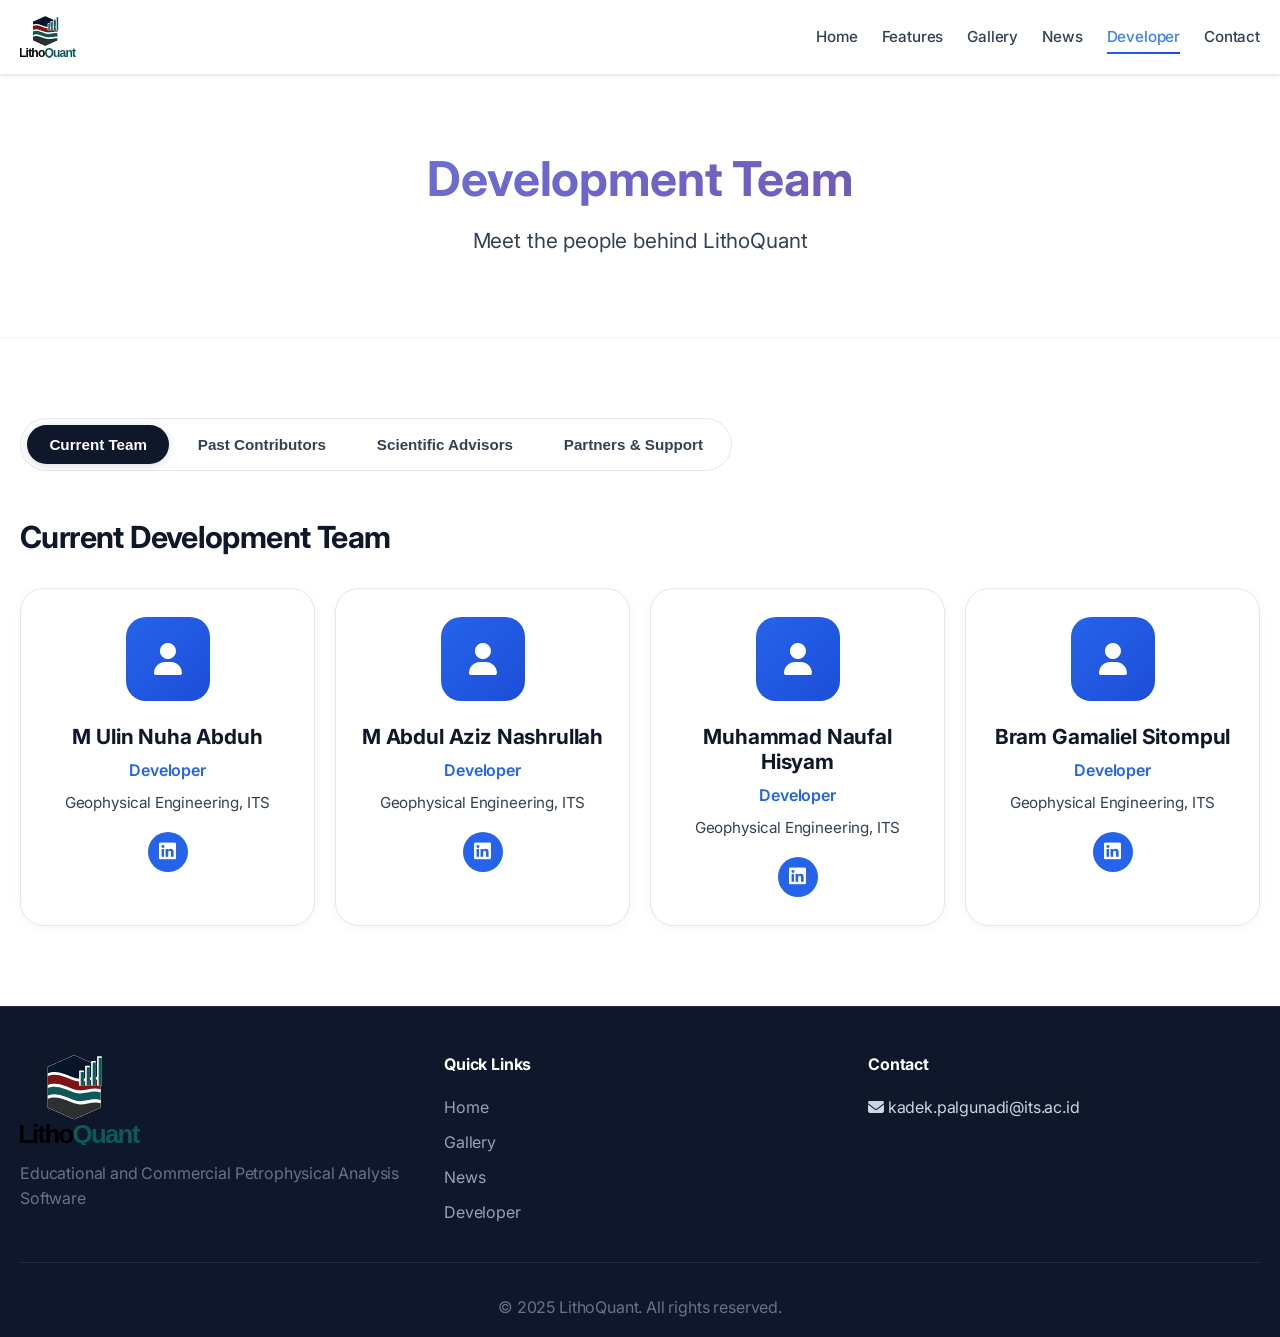
==== developer.html @ 497251ee "fixing the UI and image" ====
<!DOCTYPE html>
<html lang="en">
  <head>
    <meta charset="UTF-8" />
    <meta name="viewport" content="width=device-width, initial-scale=1.0" />
    <meta
      name="description"
      content="LithoQuant Developer Team - Current Team, Past Contributors, Scientific Advisors, Partners"
    />
    <title>Developer - LithoQuant</title>
    <link rel="icon" type="image/svg+xml" href="assets/images/branding/icons.svg" />
    <link rel="stylesheet" href="assets/css/style.css" />
    <link
      rel="stylesheet"
      href="https://cdnjs.cloudflare.com/ajax/libs/font-awesome/6.4.0/css/all.min.css"
    />
  </head>
  <body>
    <!-- Navigation -->
    <nav class="navbar" id="navbar">
      <div class="container">
        <div class="nav-wrapper">
          <div class="logo">
            <img
              src="assets/images/branding/logo.svg"
              alt="LithoQuant Logo"
              style="height: 75px; margin-right: 10px"
            />
          </div>
          <ul class="nav-menu" id="nav-menu">
            <li><a href="index.html" class="nav-link">Home</a></li>
            <li><a href="index.html#features" class="nav-link">Features</a></li>
            
            <li><a href="gallery.html" class="nav-link">Gallery</a></li>
            <li><a href="news.html" class="nav-link">News</a></li>
            <li>
              <a href="developer.html" class="nav-link active">Developer</a>
            </li>
            <li><a href="index.html#download" class="nav-link">Contact</a></li>
          </ul>
          <div class="hamburger" id="hamburger">
            <span></span>
            <span></span>
            <span></span>
          </div>
        </div>
      </div>
    </nav>

    <!-- Developer Header -->
    <section class="page-header">
      <div class="container">
        <h1>Development Team</h1>
        <p>Meet the people behind LithoQuant</p>
      </div>
    </section>

    <!-- Developer Tabs -->
    <section class="developer-section">
      <div class="container">
        <!-- Tab Navigation -->
        <div class="tab-navigation">
          <button class="tab-btn active" data-tab="current">
            Current Team
          </button>
          <button class="tab-btn" data-tab="past">Past Contributors</button>
          <button class="tab-btn" data-tab="advisors">
            Scientific Advisors
          </button>
          <button class="tab-btn" data-tab="partners">
            Partners & Support
          </button>
        </div>

        <!-- Tab Content -->
        <div class="tab-content">
          <!-- Current Team Tab -->
          <div class="tab-pane active" id="current">
            <h2>Current Development Team</h2>
            <div class="team-grid">
              <div class="team-member-card">
                <div class="member-avatar">
                  <i class="fas fa-user"></i>
                </div>
                <h3>M Ulin Nuha Abduh</h3>
                <p class="member-role">Developer</p>
                <p class="member-affiliation">Geophysical Engineering, ITS</p>
                <div class="member-contact">
                  <a
                    href="https://www.linkedin.com/in/mulinnuhaabduh/"
                    target="_blank"
                    ><i class="fab fa-linkedin"></i
                  ></a>
                </div>
              </div>

              <div class="team-member-card">
                <div class="member-avatar">
                  <i class="fas fa-user"></i>
                </div>
                <h3>M Abdul Aziz Nashrullah</h3>
                <p class="member-role">Developer</p>
                <p class="member-affiliation">Geophysical Engineering, ITS</p>
                <div class="member-contact">
                  <a
                    href="https://www.linkedin.com/in/m-abdul-aziz-nashrullah-1207171a9/"
                    target="_blank"
                    ><i class="fab fa-linkedin"></i
                  ></a>
                </div>
              </div>

              <div class="team-member-card">
                <div class="member-avatar">
                  <i class="fas fa-user"></i>
                </div>
                <h3>Muhammad Naufal Hisyam</h3>
                <p class="member-role">Developer</p>
                <p class="member-affiliation">Geophysical Engineering, ITS</p>
                <div class="member-contact">
                  <a
                    href="https://www.linkedin.com/in/muhammadnaufalhisyam/"
                    target="_blank"
                    ><i class="fab fa-linkedin"></i
                  ></a>
                </div>
              </div>

              <div class="team-member-card">
                <div class="member-avatar">
                  <i class="fas fa-user"></i>
                </div>
                <h3>Bram Gamaliel Sitompul</h3>
                <p class="member-role">Developer</p>
                <p class="member-affiliation">Geophysical Engineering, ITS</p>
                <div class="member-contact">
                  <a
                    href="https://www.linkedin.com/in/bramsitompul/"
                    target="_blank"
                    ><i class="fab fa-linkedin"></i
                  ></a>
                </div>
              </div>
            </div>
          </div>

          <!-- Past Contributors Tab -->
          <div class="tab-pane" id="past">
            <h2>Past Contributors</h2>
            <p class="tab-intro">
              We are grateful to all past contributors who helped shape
              LithoQuant.
            </p>
            <div class="team-grid">
              <div class="team-member-card">
                <div class="member-avatar">
                  <i class="fas fa-user"></i>
                </div>
                <h3>Omar Abdul Jabar</h3>
                <p class="member-role">Developer</p>
                <p class="member-affiliation">Geophysical Engineering, ITS</p>
                <p class="member-period">Sept 2024 - Mei 2025</p>
                <div class="member-contact">
                  <a
                    href="https://www.linkedin.com/in/omar-abdul-jabar-b63559249/"
                    target="_blank"
                    ><i class="fab fa-linkedin"></i
                  ></a>
                </div>
              </div>
            </div>
          </div>

          <!-- Scientific Advisors Tab -->
          <div class="tab-pane" id="advisors">
            <h2>Scientific Advisors</h2>
            <p class="tab-intro">
              Expert advisors guiding our development and research direction.
            </p>
            <div class="team-grid">
              <div class="team-member-card">
                <div class="member-avatar">
                  <i class="fas fa-user-tie"></i>
                </div>
                <h3>Kadek Hendrawan Palgunadi, S.T., M.Sc., Ph.D.</h3>
                <p class="member-role">
                  Lead Scientific Advisor & Project Manager
                </p>
                <p class="member-affiliation">Geophysical Engineering, ITS</p>
                <p class="member-expertise">Expertise: Seismologist</p>
                <div class="member-contact">
                  <a
                    href="https://www.linkedin.com/in/kadek-hendrawan-palgunadi-b920918a/"
                    target="_blank"
                    ><i class="fab fa-linkedin"></i
                  ></a>
                </div>
              </div>

              <div class="team-member-card">
                <div class="member-avatar">
                  <i class="fas fa-user-tie"></i>
                </div>
                <h3>Ir. Eki Komara, S.T., M.T.</h3>
                <p class="member-role">Scientific Advisor</p>
                <p class="member-affiliation">Geophysical Engineering, ITS</p>
                <p class="member-expertise">Expertise: Petrophysics & Well Log Analysis</p>
              </div>

              <div class="team-member-card">
                <div class="member-avatar">
                  <i class="fas fa-user-tie"></i>
                </div>
                <h3>Dr. Ir. Widya Utama, DEA., IPU., ASEAN Eng.</h3>
                <p class="member-role">Scientific Advisor</p>
                <p class="member-affiliation">Geophysical Engineering, ITS</p>
                <p class="member-expertise">Expertise: Geophysics & Engineering</p>
              </div>
            </div>
          </div>

          <!-- Partners & Support Tab -->
          <div class="tab-pane" id="partners">
            <h2>Partners & Support</h2>
            <p class="tab-intro">
              We are grateful for the support of our partners and institutions.
            </p>

            <div class="partners-grid">
              <div class="partner-card">
                <div class="partner-logo-rectangle">
                  <img src="assets/images/partners/tecrube.png" alt="Tecrube Foundation" />
                </div>
                <h3>Tecrube Foundation</h3>
                <p>Supporting Partner</p>
                <p class="partner-description">
                  Tecrube Foundation supports LithoQuant development by
                  providing resources, guidance, and infrastructure to advance
                  petrophysical analysis tools for education and research.
                </p>
              </div>
            </div>

            <div class="support-acknowledgment">
              <h3>Acknowledgments</h3>
              <p>
                LithoQuant is developed with support from Institut Teknologi
                Sepuluh Nopember through the Geophysical Engineering program. We
                thank all our partners, advisors, and contributors for their
                valuable support and guidance.
              </p>
            </div>
          </div>
        </div>
      </div>
    </section>

    <!-- Footer -->
    <footer class="footer">
      <div class="container">
        <div class="footer-content">
          <div class="footer-section">
            <h3>
              <img
                src="assets/images/branding/logo.svg"
                alt="LithoQuant Logo"
                style="height: 90px; vertical-align: middle; margin-right: 8px"
              />
            </h3>
            <p>Educational and Commercial Petrophysical Analysis Software</p>
          </div>
          <div class="footer-section">
            <h4>Quick Links</h4>
            <ul>
              <li><a href="index.html">Home</a></li>
              <li><a href="gallery.html">Gallery</a></li>
              <li><a href="news.html">News</a></li>
              <li><a href="developer.html">Developer</a></li>
            </ul>
          </div>
          <div class="footer-section">
            <h4>Contact</h4>
            <ul>
              <li><i class="fas fa-envelope"></i> kadek.palgunadi@its.ac.id</li>
            </ul>
          </div>
        </div>
        <div class="footer-bottom">
          <p>&copy; 2025 LithoQuant. All rights reserved.</p>
        </div>
      </div>
    </footer>

    <script src="assets/js/script.js"></script>
    <script src="assets/js/tabs.js"></script>
  </body>
</html>
---- assets/css/style.css ----
/* LithoQuant Main Stylesheet - Modular Imports */
/* Auto-generated from original style.css - edit modules instead */
/* Original order preserved to maintain cascade */

@import url("base/variables.css");
@import url("base/typography.css");
@import url("layout/navbar.css");
@import url("layout/hero.css");
@import url("components/section-header.css");
@import url("sections/features.css");
@import url("sections/capabilities.css");
@import url("sections/screenshots.css");
@import url("sections/download.css");
@import url("sections/about.css");
@import url("layout/footer.css");
@import url("base/responsive.css");
@import url("pages/page-header.css");
@import url("pages/gallery.css");
@import url("pages/news.css");
@import url("pages/developer.css");
@import url("components/bento.css");

/* Legacy original backed up as style.css.bak */
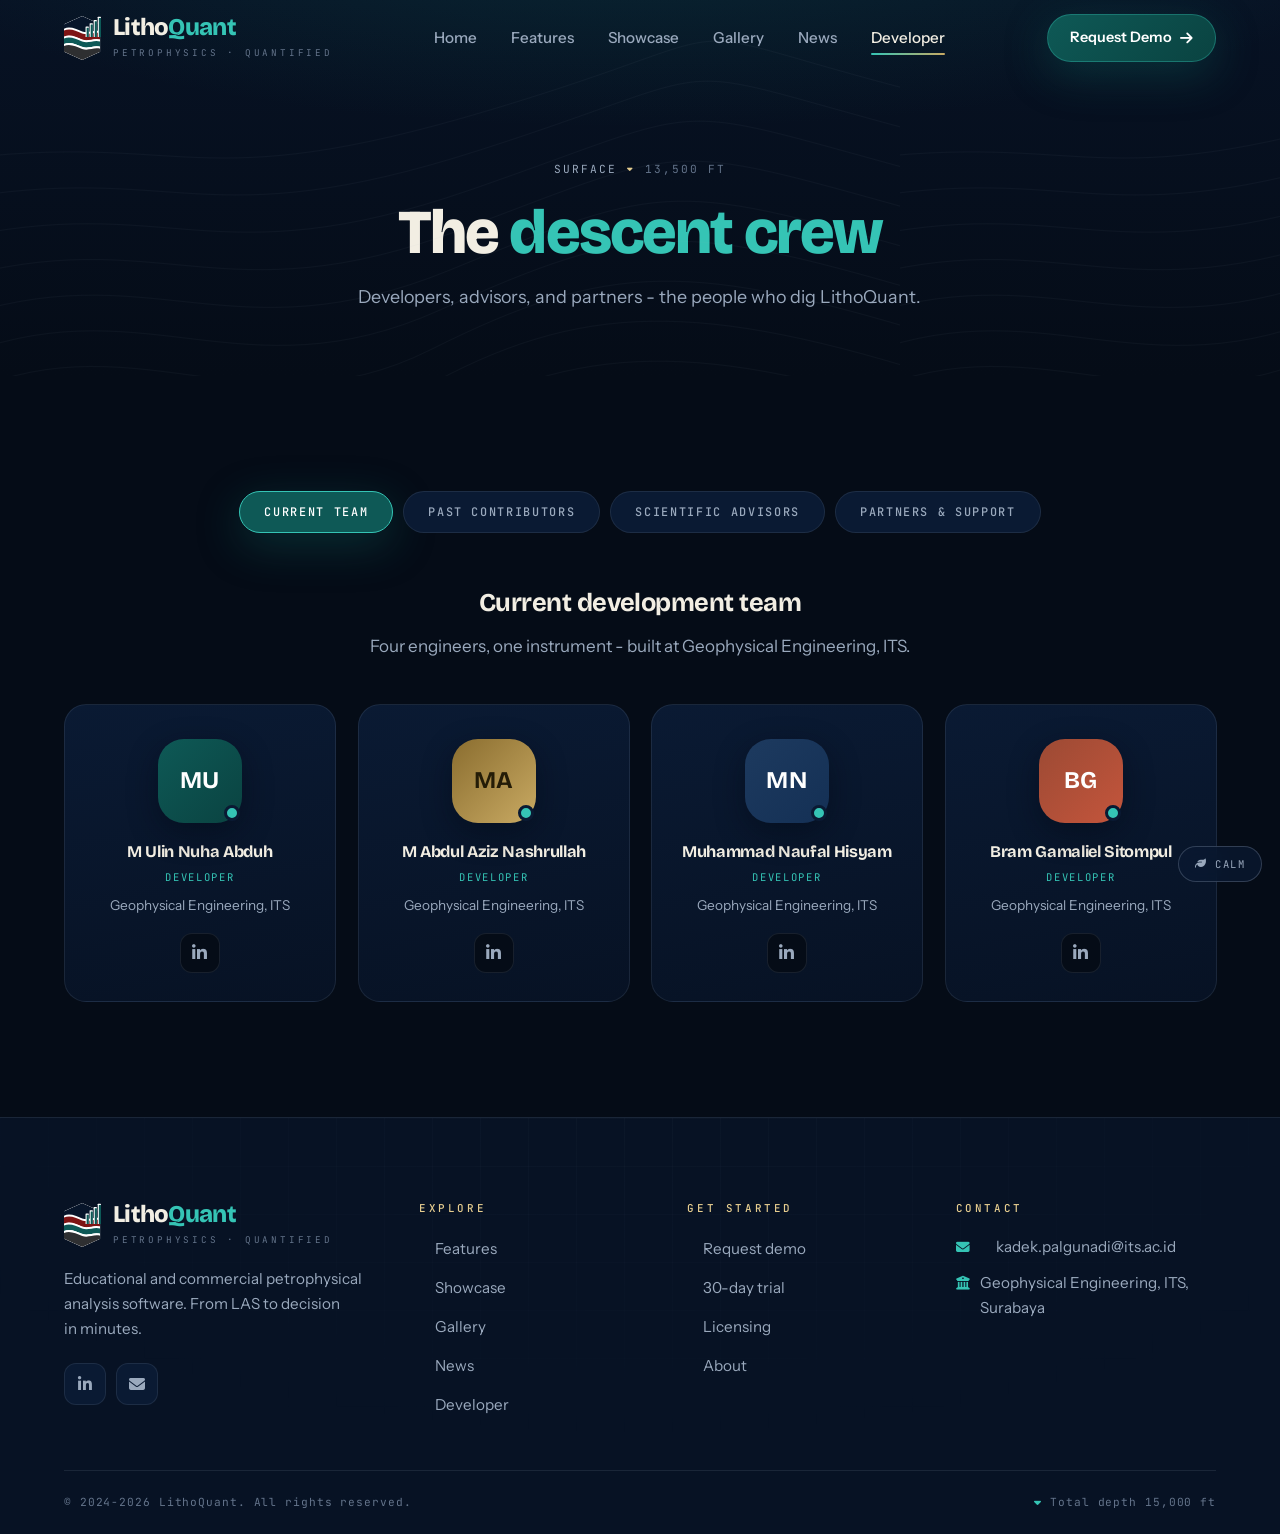
==== commit b5e1cae0: "Fix User Interface" ====
--- a/developer.html
+++ b/developer.html
@@ -3,295 +3,304 @@
   <head>
     <meta charset="UTF-8" />
     <meta name="viewport" content="width=device-width, initial-scale=1.0" />
-    <meta
-      name="description"
-      content="LithoQuant Developer Team - Current Team, Past Contributors, Scientific Advisors, Partners"
-    />
+    <meta name="description" content="The people behind LithoQuant - current team, past contributors, scientific advisors, and partners." />
+    <meta name="theme-color" content="#050c17" />
     <title>Developer - LithoQuant</title>
     <link rel="icon" type="image/svg+xml" href="assets/images/branding/icons.svg" />
-    <link rel="stylesheet" href="assets/css/style.css" />
+    <link rel="preconnect" href="https://fonts.googleapis.com" />
+    <link rel="preconnect" href="https://fonts.gstatic.com" crossorigin />
+    <link
+      rel="stylesheet"
+      href="https://fonts.googleapis.com/css2?family=Bricolage+Grotesque:opsz,wght@12..96,400..800&family=Instrument+Sans:wght@400;500;600;700&family=JetBrains+Mono:wght@400;500;700&display=swap"
+    />
     <link
       rel="stylesheet"
       href="https://cdnjs.cloudflare.com/ajax/libs/font-awesome/6.4.0/css/all.min.css"
     />
+    <link rel="stylesheet" href="assets/css/style.css?v=20260826" />
   </head>
   <body>
-    <!-- Navigation -->
-    <nav class="navbar" id="navbar">
+    <a class="skip-link" href="#main">Skip to content</a>
+
+    <nav class="navbar" id="navbar" aria-label="Main navigation">
       <div class="container">
         <div class="nav-wrapper">
-          <div class="logo">
-            <img
-              src="assets/images/branding/logo.svg"
-              alt="LithoQuant Logo"
-              style="height: 75px; margin-right: 10px"
-            />
-          </div>
+          <a class="logo" href="index.html" aria-label="LithoQuant home">
+            <img class="logo-badge" src="assets/images/branding/icons.svg" alt="" />
+            <span>
+              <span class="logo-word">Litho<b>Quant</b></span>
+              <span class="logo-tag">Petrophysics · Quantified</span>
+            </span>
+          </a>
           <ul class="nav-menu" id="nav-menu">
             <li><a href="index.html" class="nav-link">Home</a></li>
             <li><a href="index.html#features" class="nav-link">Features</a></li>
-            
+            <li><a href="index.html#showcase" class="nav-link">Showcase</a></li>
             <li><a href="gallery.html" class="nav-link">Gallery</a></li>
             <li><a href="news.html" class="nav-link">News</a></li>
-            <li>
-              <a href="developer.html" class="nav-link active">Developer</a>
-            </li>
-            <li><a href="index.html#download" class="nav-link">Contact</a></li>
+            <li><a href="developer.html" class="nav-link active">Developer</a></li>
           </ul>
-          <div class="hamburger" id="hamburger">
-            <span></span>
-            <span></span>
-            <span></span>
-          </div>
+          <a href="index.html#download" class="navbar-cta">Request Demo <i class="fas fa-arrow-right"></i></a>
+          <button class="hamburger" id="hamburger" aria-label="Toggle menu" aria-expanded="false" aria-controls="nav-menu">
+            <span></span><span></span><span></span>
+          </button>
         </div>
       </div>
     </nav>
 
-    <!-- Developer Header -->
-    <section class="page-header">
-      <div class="container">
-        <h1>Development Team</h1>
-        <p>Meet the people behind LithoQuant</p>
-      </div>
-    </section>
-
-    <!-- Developer Tabs -->
-    <section class="developer-section">
-      <div class="container">
-        <!-- Tab Navigation -->
-        <div class="tab-navigation">
-          <button class="tab-btn active" data-tab="current">
-            Current Team
-          </button>
-          <button class="tab-btn" data-tab="past">Past Contributors</button>
-          <button class="tab-btn" data-tab="advisors">
-            Scientific Advisors
-          </button>
-          <button class="tab-btn" data-tab="partners">
-            Partners & Support
-          </button>
-        </div>
-
-        <!-- Tab Content -->
-        <div class="tab-content">
-          <!-- Current Team Tab -->
+    <main id="main">
+      <section class="page-header">
+        <div class="bg-contours" aria-hidden="true"></div>
+        <div class="container">
+          <span class="page-crumb">
+            <a href="index.html">Surface</a>
+            <i class="fas fa-caret-down"></i>
+            <span>13,500 ft</span>
+          </span>
+          <h1>The <span style="color: var(--teal-bright)">descent crew</span></h1>
+          <p>Developers, advisors, and partners - the people who dig LithoQuant.</p>
+        </div>
+      </section>
+
+      <section>
+        <div class="container">
+          <div class="tab-navigation" role="tablist" aria-label="Team groups">
+            <button class="tab-btn active" data-tab="current">Current Team</button>
+            <button class="tab-btn" data-tab="past">Past Contributors</button>
+            <button class="tab-btn" data-tab="advisors">Scientific Advisors</button>
+            <button class="tab-btn" data-tab="partners">Partners &amp; Support</button>
+          </div>
+
+          <!-- Current team -->
           <div class="tab-pane active" id="current">
-            <h2>Current Development Team</h2>
+            <h2 class="pane-title">Current development team</h2>
+            <p class="tab-intro">Four engineers, one instrument - built at Geophysical Engineering, ITS.</p>
             <div class="team-grid">
-              <div class="team-member-card">
-                <div class="member-avatar">
-                  <i class="fas fa-user"></i>
+              <article class="member-card reveal">
+                <div class="member-avatar">
+                  <span class="avatar av-1">MU</span>
+                  <span class="member-status" title="Active"></span>
                 </div>
                 <h3>M Ulin Nuha Abduh</h3>
                 <p class="member-role">Developer</p>
                 <p class="member-affiliation">Geophysical Engineering, ITS</p>
                 <div class="member-contact">
-                  <a
-                    href="https://www.linkedin.com/in/mulinnuhaabduh/"
-                    target="_blank"
-                    ><i class="fab fa-linkedin"></i
-                  ></a>
-                </div>
-              </div>
-
-              <div class="team-member-card">
-                <div class="member-avatar">
-                  <i class="fas fa-user"></i>
+                  <a href="https://www.linkedin.com/in/mulinnuhaabduh/" target="_blank" rel="noopener" aria-label="LinkedIn - M Ulin Nuha Abduh">
+                    <i class="fab fa-linkedin-in"></i>
+                  </a>
+                </div>
+              </article>
+
+              <article class="member-card reveal" style="--d: 0.08s">
+                <div class="member-avatar">
+                  <span class="avatar av-2">MA</span>
+                  <span class="member-status" title="Active"></span>
                 </div>
                 <h3>M Abdul Aziz Nashrullah</h3>
                 <p class="member-role">Developer</p>
                 <p class="member-affiliation">Geophysical Engineering, ITS</p>
                 <div class="member-contact">
-                  <a
-                    href="https://www.linkedin.com/in/m-abdul-aziz-nashrullah-1207171a9/"
-                    target="_blank"
-                    ><i class="fab fa-linkedin"></i
-                  ></a>
-                </div>
-              </div>
-
-              <div class="team-member-card">
-                <div class="member-avatar">
-                  <i class="fas fa-user"></i>
+                  <a href="https://www.linkedin.com/in/m-abdul-aziz-nashrullah-1207171a9/" target="_blank" rel="noopener" aria-label="LinkedIn - M Abdul Aziz Nashrullah">
+                    <i class="fab fa-linkedin-in"></i>
+                  </a>
+                </div>
+              </article>
+
+              <article class="member-card reveal" style="--d: 0.16s">
+                <div class="member-avatar">
+                  <span class="avatar av-3">MN</span>
+                  <span class="member-status" title="Active"></span>
                 </div>
                 <h3>Muhammad Naufal Hisyam</h3>
                 <p class="member-role">Developer</p>
                 <p class="member-affiliation">Geophysical Engineering, ITS</p>
                 <div class="member-contact">
-                  <a
-                    href="https://www.linkedin.com/in/muhammadnaufalhisyam/"
-                    target="_blank"
-                    ><i class="fab fa-linkedin"></i
-                  ></a>
-                </div>
-              </div>
-
-              <div class="team-member-card">
-                <div class="member-avatar">
-                  <i class="fas fa-user"></i>
+                  <a href="https://www.linkedin.com/in/muhammadnaufalhisyam/" target="_blank" rel="noopener" aria-label="LinkedIn - Muhammad Naufal Hisyam">
+                    <i class="fab fa-linkedin-in"></i>
+                  </a>
+                </div>
+              </article>
+
+              <article class="member-card reveal" style="--d: 0.24s">
+                <div class="member-avatar">
+                  <span class="avatar av-4">BG</span>
+                  <span class="member-status" title="Active"></span>
                 </div>
                 <h3>Bram Gamaliel Sitompul</h3>
                 <p class="member-role">Developer</p>
                 <p class="member-affiliation">Geophysical Engineering, ITS</p>
                 <div class="member-contact">
-                  <a
-                    href="https://www.linkedin.com/in/bramsitompul/"
-                    target="_blank"
-                    ><i class="fab fa-linkedin"></i
-                  ></a>
-                </div>
-              </div>
-            </div>
-          </div>
-
-          <!-- Past Contributors Tab -->
+                  <a href="https://www.linkedin.com/in/bramsitompul/" target="_blank" rel="noopener" aria-label="LinkedIn - Bram Gamaliel Sitompul">
+                    <i class="fab fa-linkedin-in"></i>
+                  </a>
+                </div>
+              </article>
+            </div>
+          </div>
+
+          <!-- Past contributors -->
           <div class="tab-pane" id="past">
-            <h2>Past Contributors</h2>
-            <p class="tab-intro">
-              We are grateful to all past contributors who helped shape
-              LithoQuant.
-            </p>
+            <h2 class="pane-title">Past contributors</h2>
+            <p class="tab-intro">We are grateful to everyone who helped shape LithoQuant along the way.</p>
             <div class="team-grid">
-              <div class="team-member-card">
-                <div class="member-avatar">
-                  <i class="fas fa-user"></i>
+              <article class="member-card">
+                <div class="member-avatar">
+                  <span class="avatar av-5">OJ</span>
+                  <span class="member-status past" title="Past contributor"></span>
                 </div>
                 <h3>Omar Abdul Jabar</h3>
                 <p class="member-role">Developer</p>
                 <p class="member-affiliation">Geophysical Engineering, ITS</p>
-                <p class="member-period">Sept 2024 - Mei 2025</p>
-                <div class="member-contact">
-                  <a
-                    href="https://www.linkedin.com/in/omar-abdul-jabar-b63559249/"
-                    target="_blank"
-                    ><i class="fab fa-linkedin"></i
-                  ></a>
-                </div>
-              </div>
-            </div>
-          </div>
-
-          <!-- Scientific Advisors Tab -->
+                <p class="member-period">Sept 2024 - May 2025</p>
+                <div class="member-contact">
+                  <a href="https://www.linkedin.com/in/omar-abdul-jabar-b63559249/" target="_blank" rel="noopener" aria-label="LinkedIn - Omar Abdul Jabar">
+                    <i class="fab fa-linkedin-in"></i>
+                  </a>
+                </div>
+              </article>
+            </div>
+          </div>
+
+          <!-- Advisors -->
           <div class="tab-pane" id="advisors">
-            <h2>Scientific Advisors</h2>
-            <p class="tab-intro">
-              Expert advisors guiding our development and research direction.
-            </p>
+            <h2 class="pane-title">Scientific advisors</h2>
+            <p class="tab-intro">Experts guiding development and research direction.</p>
             <div class="team-grid">
-              <div class="team-member-card">
-                <div class="member-avatar">
-                  <i class="fas fa-user-tie"></i>
+              <article class="member-card">
+                <div class="member-avatar">
+                  <span class="avatar av-2">KP</span>
+                  <span class="member-status advisor" title="Advisor"></span>
                 </div>
                 <h3>Kadek Hendrawan Palgunadi, S.T., M.Sc., Ph.D.</h3>
-                <p class="member-role">
-                  Lead Scientific Advisor & Project Manager
-                </p>
+                <p class="member-role">Lead Advisor &amp; Project Manager</p>
                 <p class="member-affiliation">Geophysical Engineering, ITS</p>
                 <p class="member-expertise">Expertise: Seismologist</p>
                 <div class="member-contact">
-                  <a
-                    href="https://www.linkedin.com/in/kadek-hendrawan-palgunadi-b920918a/"
-                    target="_blank"
-                    ><i class="fab fa-linkedin"></i
-                  ></a>
-                </div>
-              </div>
-
-              <div class="team-member-card">
-                <div class="member-avatar">
-                  <i class="fas fa-user-tie"></i>
+                  <a href="https://www.linkedin.com/in/kadek-hendrawan-palgunadi-b920918a/" target="_blank" rel="noopener" aria-label="LinkedIn - Kadek Hendrawan Palgunadi">
+                    <i class="fab fa-linkedin-in"></i>
+                  </a>
+                </div>
+              </article>
+
+              <article class="member-card">
+                <div class="member-avatar">
+                  <span class="avatar av-1">EK</span>
+                  <span class="member-status advisor" title="Advisor"></span>
                 </div>
                 <h3>Ir. Eki Komara, S.T., M.T.</h3>
                 <p class="member-role">Scientific Advisor</p>
                 <p class="member-affiliation">Geophysical Engineering, ITS</p>
-                <p class="member-expertise">Expertise: Petrophysics & Well Log Analysis</p>
-              </div>
-
-              <div class="team-member-card">
-                <div class="member-avatar">
-                  <i class="fas fa-user-tie"></i>
+                <p class="member-expertise">Expertise: Petrophysics &amp; Well Log Analysis</p>
+              </article>
+
+              <article class="member-card">
+                <div class="member-avatar">
+                  <span class="avatar av-3">WU</span>
+                  <span class="member-status advisor" title="Advisor"></span>
                 </div>
                 <h3>Dr. Ir. Widya Utama, DEA., IPU., ASEAN Eng.</h3>
                 <p class="member-role">Scientific Advisor</p>
                 <p class="member-affiliation">Geophysical Engineering, ITS</p>
-                <p class="member-expertise">Expertise: Geophysics & Engineering</p>
-              </div>
-            </div>
-          </div>
-
-          <!-- Partners & Support Tab -->
+                <p class="member-expertise">Expertise: Geophysics &amp; Engineering</p>
+              </article>
+            </div>
+          </div>
+
+          <!-- Partners -->
           <div class="tab-pane" id="partners">
-            <h2>Partners & Support</h2>
-            <p class="tab-intro">
-              We are grateful for the support of our partners and institutions.
-            </p>
-
+            <h2 class="pane-title">Partners &amp; support</h2>
+            <p class="tab-intro">LithoQuant is built with the help of institutions that believe in better tools.</p>
             <div class="partners-grid">
-              <div class="partner-card">
-                <div class="partner-logo-rectangle">
-                  <img src="assets/images/partners/tecrube.png" alt="Tecrube Foundation" />
+              <article class="partner-card">
+                <div class="partner-logo">
+                  <img src="assets/images/partners/tecrube.png" alt="Tecrube Foundation logo" loading="lazy" />
                 </div>
                 <h3>Tecrube Foundation</h3>
-                <p>Supporting Partner</p>
-                <p class="partner-description">
-                  Tecrube Foundation supports LithoQuant development by
-                  providing resources, guidance, and infrastructure to advance
-                  petrophysical analysis tools for education and research.
+                <p class="partner-role">Supporting Partner</p>
+                <p>
+                  Tecrube Foundation supports LithoQuant development by providing resources,
+                  guidance, and infrastructure to advance petrophysical analysis tools for
+                  education and research.
                 </p>
-              </div>
-            </div>
-
-            <div class="support-acknowledgment">
-              <h3>Acknowledgments</h3>
+              </article>
+            </div>
+            <div class="acknowledge">
               <p>
-                LithoQuant is developed with support from Institut Teknologi
-                Sepuluh Nopember through the Geophysical Engineering program. We
-                thank all our partners, advisors, and contributors for their
-                valuable support and guidance.
+                <i class="fas fa-hands-holding-circle"></i>
+                LithoQuant is developed with support from Institut Teknologi Sepuluh Nopember
+                through the Geophysical Engineering program. We thank all partners, advisors,
+                and contributors for their valuable support and guidance.
               </p>
             </div>
           </div>
         </div>
-      </div>
-    </section>
-
-    <!-- Footer -->
+      </section>
+    </main>
+
     <footer class="footer">
       <div class="container">
         <div class="footer-content">
+          <div class="footer-brand">
+            <a class="logo" href="index.html" aria-label="LithoQuant home">
+              <img class="logo-badge" src="assets/images/branding/icons.svg" alt="" />
+              <span>
+                <span class="logo-word">Litho<b>Quant</b></span>
+                <span class="logo-tag">Petrophysics · Quantified</span>
+              </span>
+            </a>
+            <p>Educational and commercial petrophysical analysis software. From LAS to decision in minutes.</p>
+            <div class="social-links">
+              <a href="#" target="_blank" rel="noopener" aria-label="LinkedIn"><i class="fab fa-linkedin-in"></i></a>
+              <a href="mailto:kadek.palgunadi@its.ac.id" aria-label="Email"><i class="fas fa-envelope"></i></a>
+            </div>
+          </div>
           <div class="footer-section">
-            <h3>
-              <img
-                src="assets/images/branding/logo.svg"
-                alt="LithoQuant Logo"
-                style="height: 90px; vertical-align: middle; margin-right: 8px"
-              />
-            </h3>
-            <p>Educational and Commercial Petrophysical Analysis Software</p>
-          </div>
-          <div class="footer-section">
-            <h4>Quick Links</h4>
+            <h4>Explore</h4>
             <ul>
-              <li><a href="index.html">Home</a></li>
+              <li><a href="index.html#features">Features</a></li>
+              <li><a href="index.html#showcase">Showcase</a></li>
               <li><a href="gallery.html">Gallery</a></li>
               <li><a href="news.html">News</a></li>
               <li><a href="developer.html">Developer</a></li>
             </ul>
           </div>
           <div class="footer-section">
+            <h4>Get started</h4>
+            <ul>
+              <li><a href="mailto:kadek.palgunadi@its.ac.id?subject=Request Demo LithoQuant">Request demo</a></li>
+              <li><a href="mailto:kadek.palgunadi@its.ac.id?subject=Request Trial LithoQuant">30-day trial</a></li>
+              <li><a href="index.html#licensing">Licensing</a></li>
+              <li><a href="index.html#about">About</a></li>
+            </ul>
+          </div>
+          <div class="footer-section">
             <h4>Contact</h4>
-            <ul>
-              <li><i class="fas fa-envelope"></i> kadek.palgunadi@its.ac.id</li>
+            <ul class="footer-contact">
+              <li>
+                <i class="fas fa-envelope"></i>
+                <a href="mailto:kadek.palgunadi@its.ac.id">kadek.palgunadi@its.ac.id</a>
+              </li>
+              <li>
+                <i class="fas fa-university"></i>
+                <span>Geophysical Engineering, ITS, Surabaya</span>
+              </li>
             </ul>
           </div>
         </div>
         <div class="footer-bottom">
-          <p>&copy; 2025 LithoQuant. All rights reserved.</p>
+          <p>&copy; 2024-2026 LithoQuant. All rights reserved.</p>
+          <span class="fb-depth"><i class="fas fa-caret-down"></i> Total depth 15,000 ft</span>
         </div>
       </div>
     </footer>
 
-    <script src="assets/js/script.js"></script>
-    <script src="assets/js/tabs.js"></script>
+    <button id="back-to-top" class="back-to-top" aria-label="Back to top"><i class="fas fa-arrow-up"></i></button>
+    <div class="comfort-bar">
+      <button id="comfort-toggle" class="comfort-btn" aria-pressed="false" title="Reduce motion">
+        <i class="fas fa-leaf"></i> <span>Calm</span>
+      </button>
+    </div>
+
+    <script src="assets/js/script.js?v=20260826"></script>
   </body>
 </html>
--- a/assets/css/style.css
+++ b/assets/css/style.css
@@ -1,23 +1,15 @@
-/* LithoQuant Main Stylesheet - Modular Imports */
-/* Auto-generated from original style.css - edit modules instead */
-/* Original order preserved to maintain cascade */
+/* ============================================================
+   LithoQuant - Main Stylesheet
+   Theme: "The Descent" - scrolling the page is descending a
+   wellbore. Stratigraphic dividers, depth rail, log-grid
+   ambience. Palette from the brand mark.
+   Edit modules instead of this file.
+   ============================================================ */
 
 @import url("base/variables.css");
-@import url("base/typography.css");
-@import url("layout/navbar.css");
+@import url("base/base.css");
+@import url("components/navbar.css");
+@import url("components/footer.css");
 @import url("layout/hero.css");
-@import url("components/section-header.css");
-@import url("sections/features.css");
-@import url("sections/capabilities.css");
-@import url("sections/screenshots.css");
-@import url("sections/download.css");
-@import url("sections/about.css");
-@import url("layout/footer.css");
-@import url("base/responsive.css");
-@import url("pages/page-header.css");
-@import url("pages/gallery.css");
-@import url("pages/news.css");
-@import url("pages/developer.css");
-@import url("components/bento.css");
-
-/* Legacy original backed up as style.css.bak */
+@import url("layout/sections.css");
+@import url("pages/pages.css");
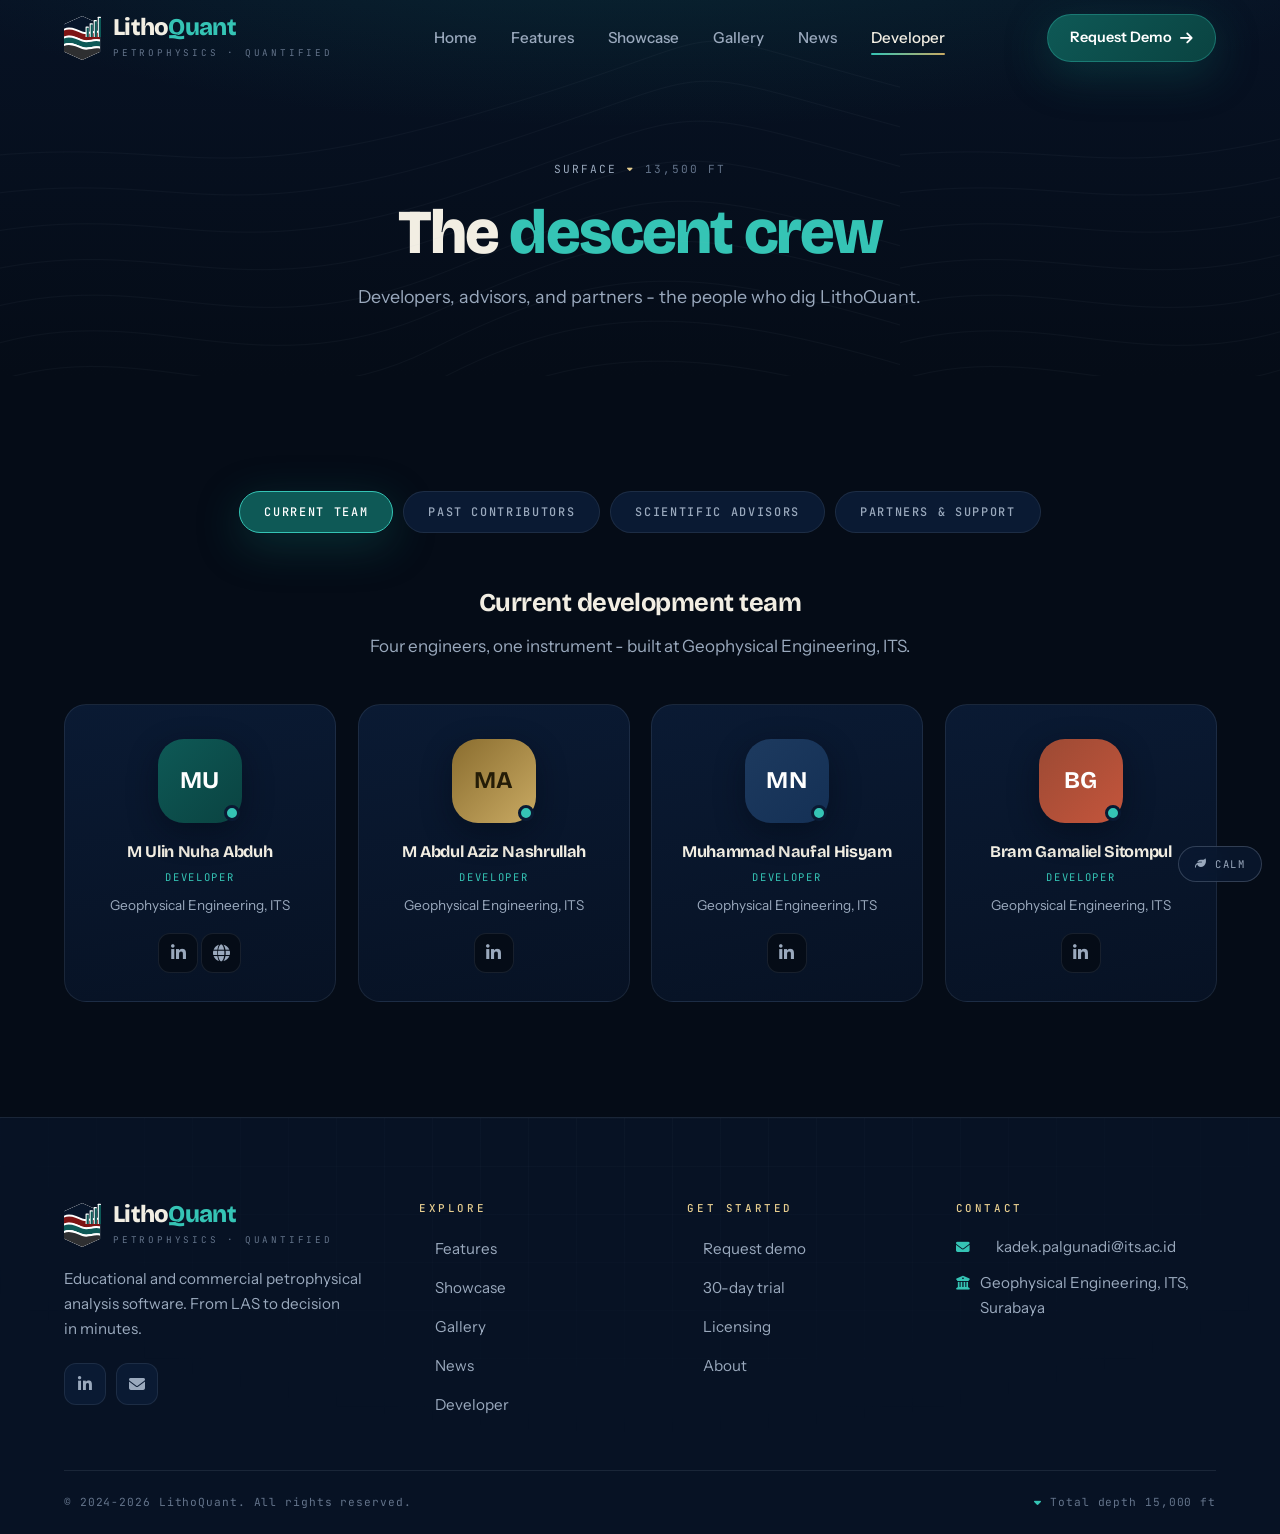
==== commit 5c03884d: "add web-ulin" ====
--- a/developer.html
+++ b/developer.html
@@ -17,7 +17,7 @@
       rel="stylesheet"
       href="https://cdnjs.cloudflare.com/ajax/libs/font-awesome/6.4.0/css/all.min.css"
     />
-    <link rel="stylesheet" href="assets/css/style.css?v=20260826" />
+    <link rel="stylesheet" href="assets/css/style.css?v=20260826b" />
   </head>
   <body>
     <a class="skip-link" href="#main">Skip to content</a>
@@ -88,6 +88,9 @@
                   <a href="https://www.linkedin.com/in/mulinnuhaabduh/" target="_blank" rel="noopener" aria-label="LinkedIn - M Ulin Nuha Abduh">
                     <i class="fab fa-linkedin-in"></i>
                   </a>
+                  <a href="https://mulinuhaabduh.vercel.app/" target="_blank" rel="noopener" aria-label="Website - M Ulin Nuha Abduh">
+                    <i class="fas fa-globe"></i>
+                  </a>
                 </div>
               </article>
 
@@ -301,6 +304,6 @@
       </button>
     </div>
 
-    <script src="assets/js/script.js?v=20260826"></script>
+    <script src="assets/js/script.js?v=20260826b"></script>
   </body>
 </html>
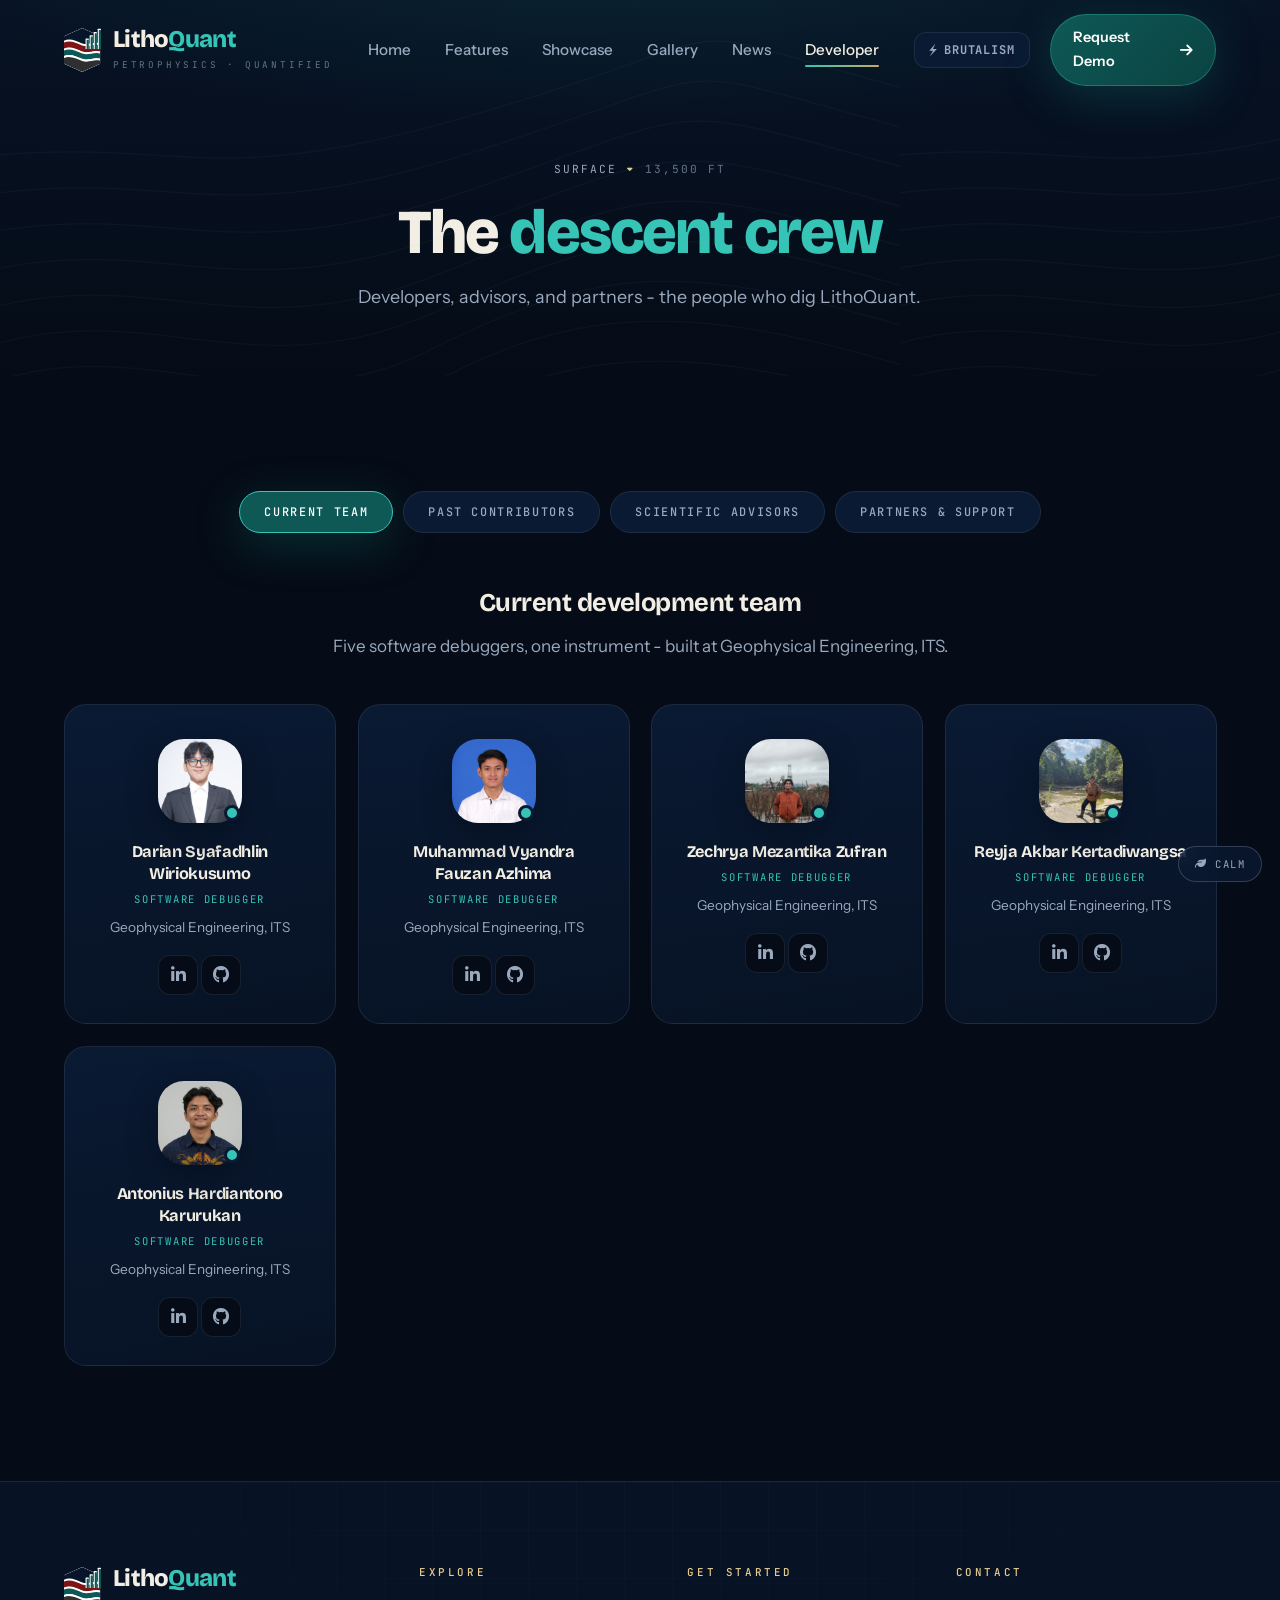
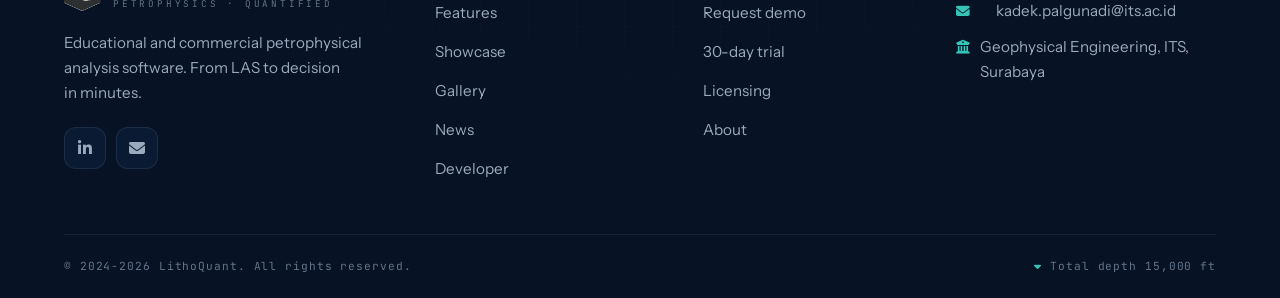
==== commit 045660f9: "add developer and style brutalism" ====
--- a/developer.html
+++ b/developer.html
@@ -40,6 +40,9 @@
             <li><a href="news.html" class="nav-link">News</a></li>
             <li><a href="developer.html" class="nav-link active">Developer</a></li>
           </ul>
+          <button type="button" class="theme-toggle-btn" aria-label="Toggle Theme">
+            <span class="toggle-icon">⚡</span> <span class="toggle-text">Brutalism</span>
+          </button>
           <a href="index.html#download" class="navbar-cta">Request Demo <i class="fas fa-arrow-right"></i></a>
           <button class="hamburger" id="hamburger" aria-label="Toggle menu" aria-expanded="false" aria-controls="nav-menu">
             <span></span><span></span><span></span>
@@ -74,67 +77,94 @@
           <!-- Current team -->
           <div class="tab-pane active" id="current">
             <h2 class="pane-title">Current development team</h2>
-            <p class="tab-intro">Four engineers, one instrument - built at Geophysical Engineering, ITS.</p>
+            <p class="tab-intro">Five software debuggers, one instrument - built at Geophysical Engineering, ITS.</p>
             <div class="team-grid">
               <article class="member-card reveal">
                 <div class="member-avatar">
-                  <span class="avatar av-1">MU</span>
+                  <img class="avatar" src="assets/images/team/Darian.jpeg" alt="Darian Syafadhlin Wiriokusumo" loading="lazy" />
                   <span class="member-status" title="Active"></span>
                 </div>
-                <h3>M Ulin Nuha Abduh</h3>
-                <p class="member-role">Developer</p>
-                <p class="member-affiliation">Geophysical Engineering, ITS</p>
-                <div class="member-contact">
-                  <a href="https://www.linkedin.com/in/mulinnuhaabduh/" target="_blank" rel="noopener" aria-label="LinkedIn - M Ulin Nuha Abduh">
-                    <i class="fab fa-linkedin-in"></i>
-                  </a>
-                  <a href="https://mulinuhaabduh.vercel.app/" target="_blank" rel="noopener" aria-label="Website - M Ulin Nuha Abduh">
-                    <i class="fas fa-globe"></i>
+                <h3>Darian Syafadhlin Wiriokusumo</h3>
+                <p class="member-role">Software Debugger</p>
+                <p class="member-affiliation">Geophysical Engineering, ITS</p>
+                <div class="member-contact">
+                  <a href="https://www.linkedin.com/in/dariansyafw" target="_blank" rel="noopener" aria-label="LinkedIn - Darian Syafadhlin Wiriokusumo">
+                    <i class="fab fa-linkedin-in"></i>
+                  </a>
+                  <a href="https://github.com/dariansyafw" target="_blank" rel="noopener" aria-label="GitHub - Darian Syafadhlin Wiriokusumo">
+                    <i class="fab fa-github"></i>
                   </a>
                 </div>
               </article>
 
               <article class="member-card reveal" style="--d: 0.08s">
                 <div class="member-avatar">
-                  <span class="avatar av-2">MA</span>
+                  <img class="avatar" src="assets/images/team/Fauzan.jpeg" alt="Muhammad Vyandra Fauzan Azhima" loading="lazy" />
                   <span class="member-status" title="Active"></span>
                 </div>
-                <h3>M Abdul Aziz Nashrullah</h3>
-                <p class="member-role">Developer</p>
-                <p class="member-affiliation">Geophysical Engineering, ITS</p>
-                <div class="member-contact">
-                  <a href="https://www.linkedin.com/in/m-abdul-aziz-nashrullah-1207171a9/" target="_blank" rel="noopener" aria-label="LinkedIn - M Abdul Aziz Nashrullah">
-                    <i class="fab fa-linkedin-in"></i>
+                <h3>Muhammad Vyandra Fauzan Azhima</h3>
+                <p class="member-role">Software Debugger</p>
+                <p class="member-affiliation">Geophysical Engineering, ITS</p>
+                <div class="member-contact">
+                  <a href="https://www.linkedin.com/in/vyandrafauzan/" target="_blank" rel="noopener" aria-label="LinkedIn - Muhammad Vyandra Fauzan Azhima">
+                    <i class="fab fa-linkedin-in"></i>
+                  </a>
+                  <a href="https://github.com/pauuuujan25" target="_blank" rel="noopener" aria-label="GitHub - Muhammad Vyandra Fauzan Azhima">
+                    <i class="fab fa-github"></i>
                   </a>
                 </div>
               </article>
 
               <article class="member-card reveal" style="--d: 0.16s">
                 <div class="member-avatar">
-                  <span class="avatar av-3">MN</span>
+                  <img class="avatar" src="assets/images/team/Zechryan.jpeg" alt="Zechrya Mezantika Zufran" loading="lazy" />
                   <span class="member-status" title="Active"></span>
                 </div>
-                <h3>Muhammad Naufal Hisyam</h3>
-                <p class="member-role">Developer</p>
-                <p class="member-affiliation">Geophysical Engineering, ITS</p>
-                <div class="member-contact">
-                  <a href="https://www.linkedin.com/in/muhammadnaufalhisyam/" target="_blank" rel="noopener" aria-label="LinkedIn - Muhammad Naufal Hisyam">
-                    <i class="fab fa-linkedin-in"></i>
+                <h3>Zechrya Mezantika Zufran</h3>
+                <p class="member-role">Software Debugger</p>
+                <p class="member-affiliation">Geophysical Engineering, ITS</p>
+                <div class="member-contact">
+                  <a href="https://www.linkedin.com/in/zechryamz" target="_blank" rel="noopener" aria-label="LinkedIn - Zechrya Mezantika Zufran">
+                    <i class="fab fa-linkedin-in"></i>
+                  </a>
+                  <a href="https://github.com/zechrya" target="_blank" rel="noopener" aria-label="GitHub - Zechrya Mezantika Zufran">
+                    <i class="fab fa-github"></i>
                   </a>
                 </div>
               </article>
 
               <article class="member-card reveal" style="--d: 0.24s">
                 <div class="member-avatar">
-                  <span class="avatar av-4">BG</span>
+                  <img class="avatar" src="assets/images/team/Reyja.jpeg" alt="Reyja Akbar Kertadiwangsa" loading="lazy" />
                   <span class="member-status" title="Active"></span>
                 </div>
-                <h3>Bram Gamaliel Sitompul</h3>
-                <p class="member-role">Developer</p>
-                <p class="member-affiliation">Geophysical Engineering, ITS</p>
-                <div class="member-contact">
-                  <a href="https://www.linkedin.com/in/bramsitompul/" target="_blank" rel="noopener" aria-label="LinkedIn - Bram Gamaliel Sitompul">
-                    <i class="fab fa-linkedin-in"></i>
+                <h3>Reyja Akbar Kertadiwangsa</h3>
+                <p class="member-role">Software Debugger</p>
+                <p class="member-affiliation">Geophysical Engineering, ITS</p>
+                <div class="member-contact">
+                  <a href="https://www.linkedin.com/in/reyjaakbark" target="_blank" rel="noopener" aria-label="LinkedIn - Reyja Akbar Kertadiwangsa">
+                    <i class="fab fa-linkedin-in"></i>
+                  </a>
+                  <a href="https://github.com/chikentutut" target="_blank" rel="noopener" aria-label="GitHub - Reyja Akbar Kertadiwangsa">
+                    <i class="fab fa-github"></i>
+                  </a>
+                </div>
+              </article>
+
+              <article class="member-card reveal" style="--d: 0.32s">
+                <div class="member-avatar">
+                  <img class="avatar" src="assets/images/team/Tono.jpeg" alt="Antonius Hardiantono Karurukan" loading="lazy" />
+                  <span class="member-status" title="Active"></span>
+                </div>
+                <h3>Antonius Hardiantono Karurukan</h3>
+                <p class="member-role">Software Debugger</p>
+                <p class="member-affiliation">Geophysical Engineering, ITS</p>
+                <div class="member-contact">
+                  <a href="https://www.linkedin.com/in/antoniushk/" target="_blank" rel="noopener" aria-label="LinkedIn - Antonius Hardiantono Karurukan">
+                    <i class="fab fa-linkedin-in"></i>
+                  </a>
+                  <a href="https://github.com/antoniushk" target="_blank" rel="noopener" aria-label="GitHub - Antonius Hardiantono Karurukan">
+                    <i class="fab fa-github"></i>
                   </a>
                 </div>
               </article>
@@ -148,7 +178,74 @@
             <div class="team-grid">
               <article class="member-card">
                 <div class="member-avatar">
-                  <span class="avatar av-5">OJ</span>
+                  <img class="avatar" src="assets/images/team/Ulin.png" alt="M Ulin Nuha Abduh" loading="lazy" />
+                  <span class="member-status past" title="Past contributor"></span>
+                </div>
+                <h3>M Ulin Nuha Abduh</h3>
+                <p class="member-role">Developer</p>
+                <p class="member-affiliation">Geophysical Engineering, ITS</p>
+                <p class="member-period">Sept 2024 - Des 2025</p>
+                <div class="member-contact">
+                  <a href="https://www.linkedin.com/in/mulinnuhaabduh/" target="_blank" rel="noopener" aria-label="LinkedIn - M Ulin Nuha Abduh">
+                    <i class="fab fa-linkedin-in"></i>
+                  </a>
+                  <a href="https://mulinuhaabduh.vercel.app/" target="_blank" rel="noopener" aria-label="Website - M Ulin Nuha Abduh">
+                    <i class="fas fa-globe"></i>
+                  </a>
+                </div>
+              </article>
+
+              <article class="member-card">
+                <div class="member-avatar">
+                  <img class="avatar" src="assets/images/team/Nasrul.png" alt="M Abdul Aziz Nashrullah" loading="lazy" />
+                  <span class="member-status past" title="Past contributor"></span>
+                </div>
+                <h3>M Abdul Aziz Nashrullah</h3>
+                <p class="member-role">Developer</p>
+                <p class="member-affiliation">Geophysical Engineering, ITS</p>
+                <p class="member-period">Sept 2024 - Des 2025</p>
+                <div class="member-contact">
+                  <a href="https://www.linkedin.com/in/m-abdul-aziz-nashrullah-1207171a9/" target="_blank" rel="noopener" aria-label="LinkedIn - M Abdul Aziz Nashrullah">
+                    <i class="fab fa-linkedin-in"></i>
+                  </a>
+                </div>
+              </article>
+
+              <article class="member-card">
+                <div class="member-avatar">
+                  <img class="avatar" src="assets/images/team/Hisyam.jpeg" alt="Muhammad Naufal Hisyam" loading="lazy" />
+                  <span class="member-status past" title="Past contributor"></span>
+                </div>
+                <h3>Muhammad Naufal Hisyam</h3>
+                <p class="member-role">Developer</p>
+                <p class="member-affiliation">Geophysical Engineering, ITS</p>
+                <p class="member-period">Sept 2024 - Des 2025</p>
+                <div class="member-contact">
+                  <a href="https://www.linkedin.com/in/muhammadnaufalhisyam/" target="_blank" rel="noopener" aria-label="LinkedIn - Muhammad Naufal Hisyam">
+                    <i class="fab fa-linkedin-in"></i>
+                  </a>
+                </div>
+              </article>
+
+              <article class="member-card">
+                <div class="member-avatar">
+                  <img class="avatar" src="assets/images/team/Bram.jpeg" alt="Bram Gamaliel Sitompul" loading="lazy" />
+                  <span class="member-status past" title="Past contributor"></span>
+                </div>
+                <h3>Bram Gamaliel Sitompul</h3>
+                <p class="member-role">Developer</p>
+                <p class="member-affiliation">Geophysical Engineering, ITS</p>
+                <p class="member-period">Sept 2024 - Des 2025</p>
+                <div class="member-contact">
+                  <a href="https://www.linkedin.com/in/bramsitompul/" target="_blank" rel="noopener" aria-label="LinkedIn - Bram Gamaliel Sitompul">
+                    <i class="fab fa-linkedin-in"></i>
+                  </a>
+                </div>
+              </article>
+
+              <article class="member-card">
+                <div class="member-avatar">
+                  <img class="avatar" src="assets/images/team/Omar.jpeg" alt="Omar Abdul Jabar" loading="lazy" />
                   <span class="member-status past" title="Past contributor"></span>
                 </div>
                 <h3>Omar Abdul Jabar</h3>
--- a/assets/css/style.css
+++ b/assets/css/style.css
@@ -13,3 +13,4 @@
 @import url("layout/hero.css");
 @import url("layout/sections.css");
 @import url("pages/pages.css");
+@import url("themes/brutalism.css");
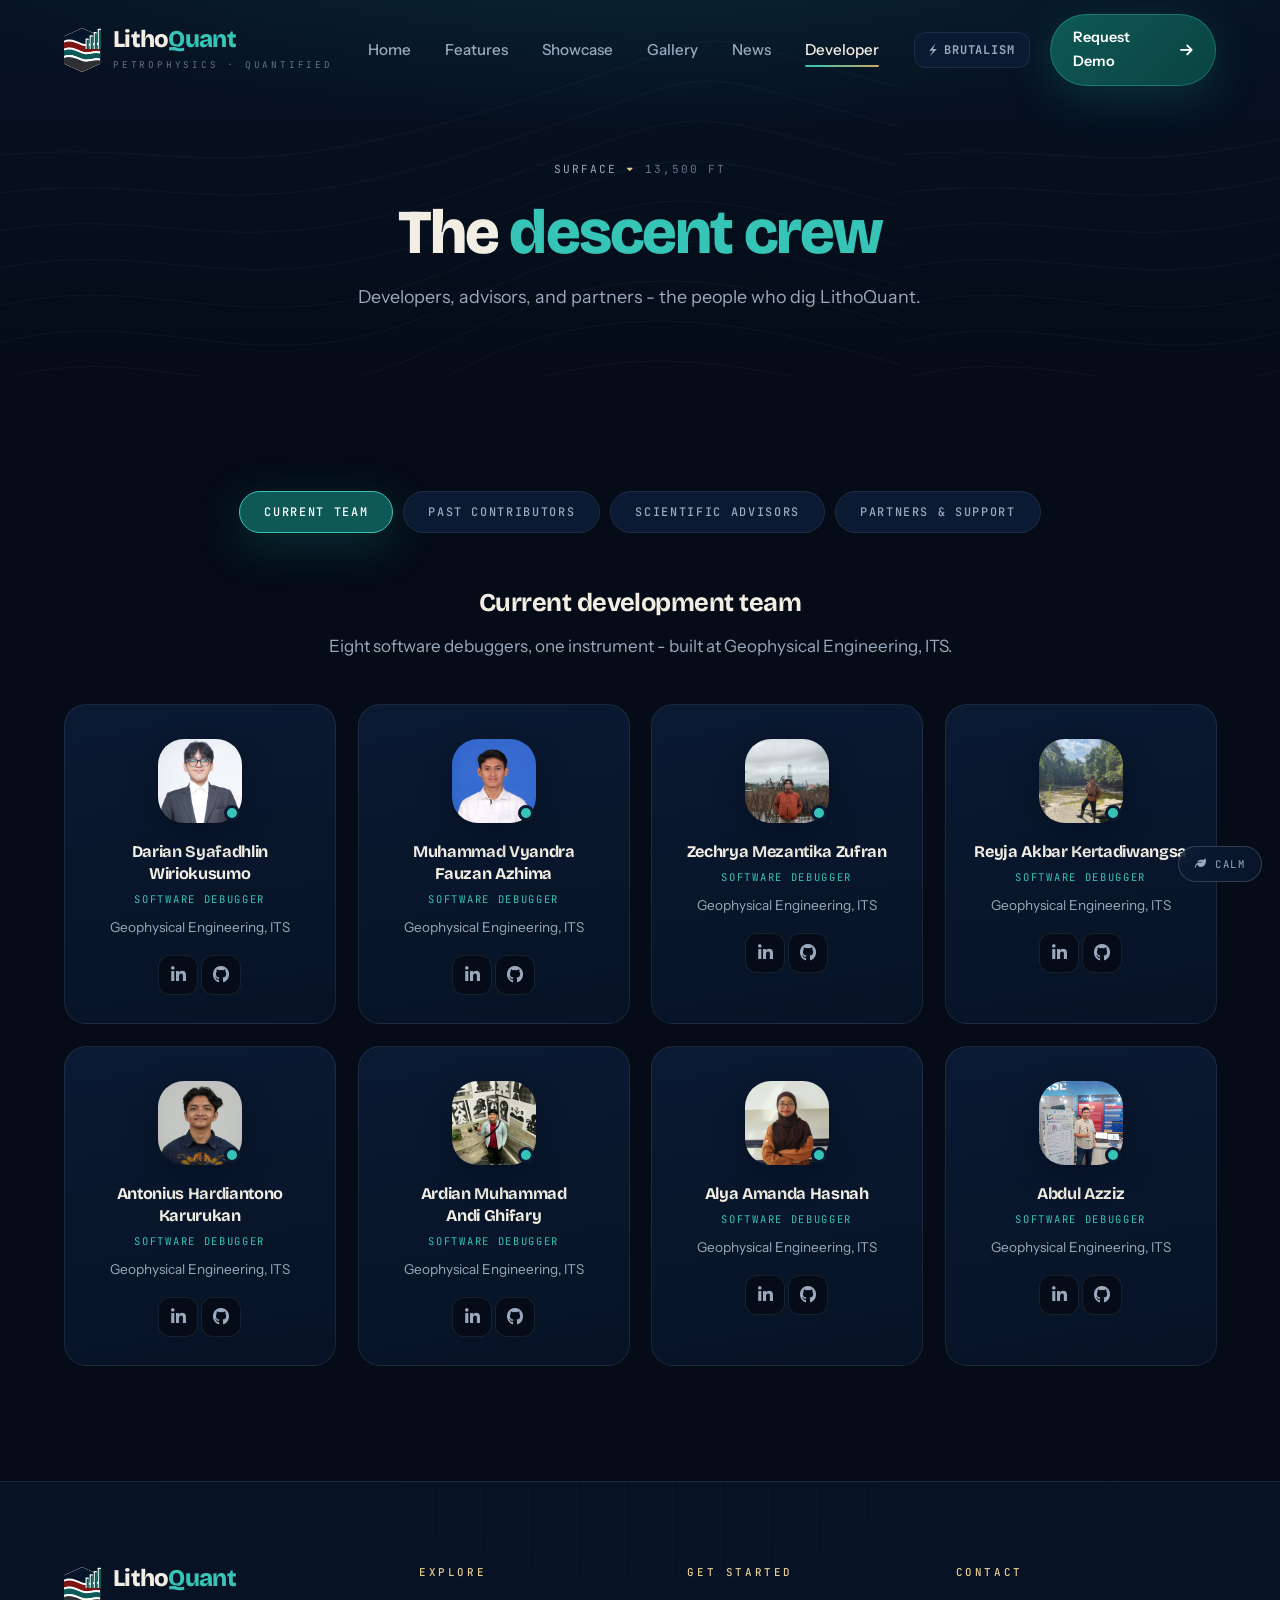
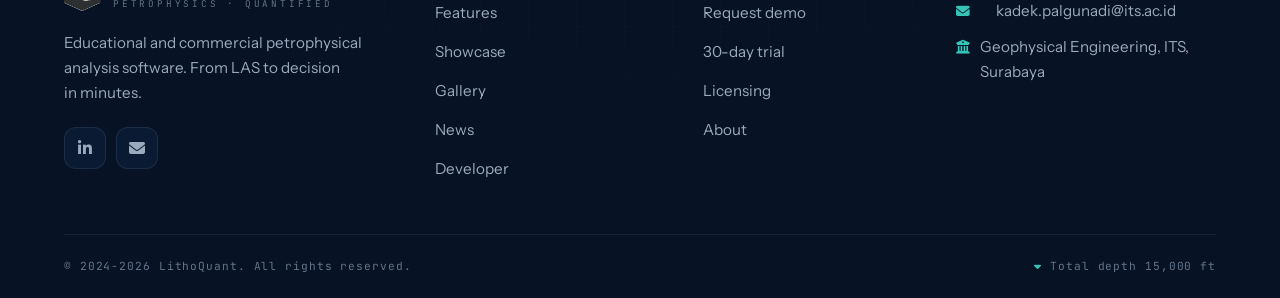
==== commit 49770b6b: "add team" ====
--- a/developer.html
+++ b/developer.html
@@ -77,7 +77,7 @@
           <!-- Current team -->
           <div class="tab-pane active" id="current">
             <h2 class="pane-title">Current development team</h2>
-            <p class="tab-intro">Five software debuggers, one instrument - built at Geophysical Engineering, ITS.</p>
+            <p class="tab-intro">Eight software debuggers, one instrument - built at Geophysical Engineering, ITS.</p>
             <div class="team-grid">
               <article class="member-card reveal">
                 <div class="member-avatar">
@@ -164,6 +164,60 @@
                     <i class="fab fa-linkedin-in"></i>
                   </a>
                   <a href="https://github.com/antoniushk" target="_blank" rel="noopener" aria-label="GitHub - Antonius Hardiantono Karurukan">
+                    <i class="fab fa-github"></i>
+                  </a>
+                </div>
+              </article>
+
+              <article class="member-card reveal" style="--d: 0.40s">
+                <div class="member-avatar">
+                  <img class="avatar" src="assets/images/team/Ardian.jpeg" alt="Ardian Muhammad Andi Ghifary" loading="lazy" />
+                  <span class="member-status" title="Active"></span>
+                </div>
+                <h3>Ardian Muhammad Andi Ghifary</h3>
+                <p class="member-role">Software Debugger</p>
+                <p class="member-affiliation">Geophysical Engineering, ITS</p>
+                <div class="member-contact">
+                  <a href="https://www.linkedin.com/in/ardian-maghiff/" target="_blank" rel="noopener" aria-label="LinkedIn - Ardian Muhammad Andi Ghifary">
+                    <i class="fab fa-linkedin-in"></i>
+                  </a>
+                  <a href="https://github.com/ardianmaa" target="_blank" rel="noopener" aria-label="GitHub - Ardian Muhammad Andi Ghifary">
+                    <i class="fab fa-github"></i>
+                  </a>
+                </div>
+              </article>
+
+              <article class="member-card reveal" style="--d: 0.48s">
+                <div class="member-avatar">
+                  <img class="avatar" src="assets/images/team/Alya.jpg" alt="Alya Amanda Hasnah" loading="lazy" />
+                  <span class="member-status" title="Active"></span>
+                </div>
+                <h3>Alya Amanda Hasnah</h3>
+                <p class="member-role">Software Debugger</p>
+                <p class="member-affiliation">Geophysical Engineering, ITS</p>
+                <div class="member-contact">
+                  <a href="https://www.linkedin.com/in/alyaamandah/" target="_blank" rel="noopener" aria-label="LinkedIn - Alya Amanda Hasnah">
+                    <i class="fab fa-linkedin-in"></i>
+                  </a>
+                  <a href="https://github.com/cappav" target="_blank" rel="noopener" aria-label="GitHub - Alya Amanda Hasnah">
+                    <i class="fab fa-github"></i>
+                  </a>
+                </div>
+              </article>
+
+              <article class="member-card reveal" style="--d: 0.56s">
+                <div class="member-avatar">
+                  <img class="avatar" src="assets/images/team/Aziz.jpeg" alt="Abdul Azziz" loading="lazy" />
+                  <span class="member-status" title="Active"></span>
+                </div>
+                <h3>Abdul Azziz</h3>
+                <p class="member-role">Software Debugger</p>
+                <p class="member-affiliation">Geophysical Engineering, ITS</p>
+                <div class="member-contact">
+                  <a href="https://www.linkedin.com/in/abdul-azziz-0a05742b5/" target="_blank" rel="noopener" aria-label="LinkedIn - Abdul Azziz">
+                    <i class="fab fa-linkedin-in"></i>
+                  </a>
+                  <a href="https://github.com/Abdul55555" target="_blank" rel="noopener" aria-label="GitHub - Abdul Azziz">
                     <i class="fab fa-github"></i>
                   </a>
                 </div>
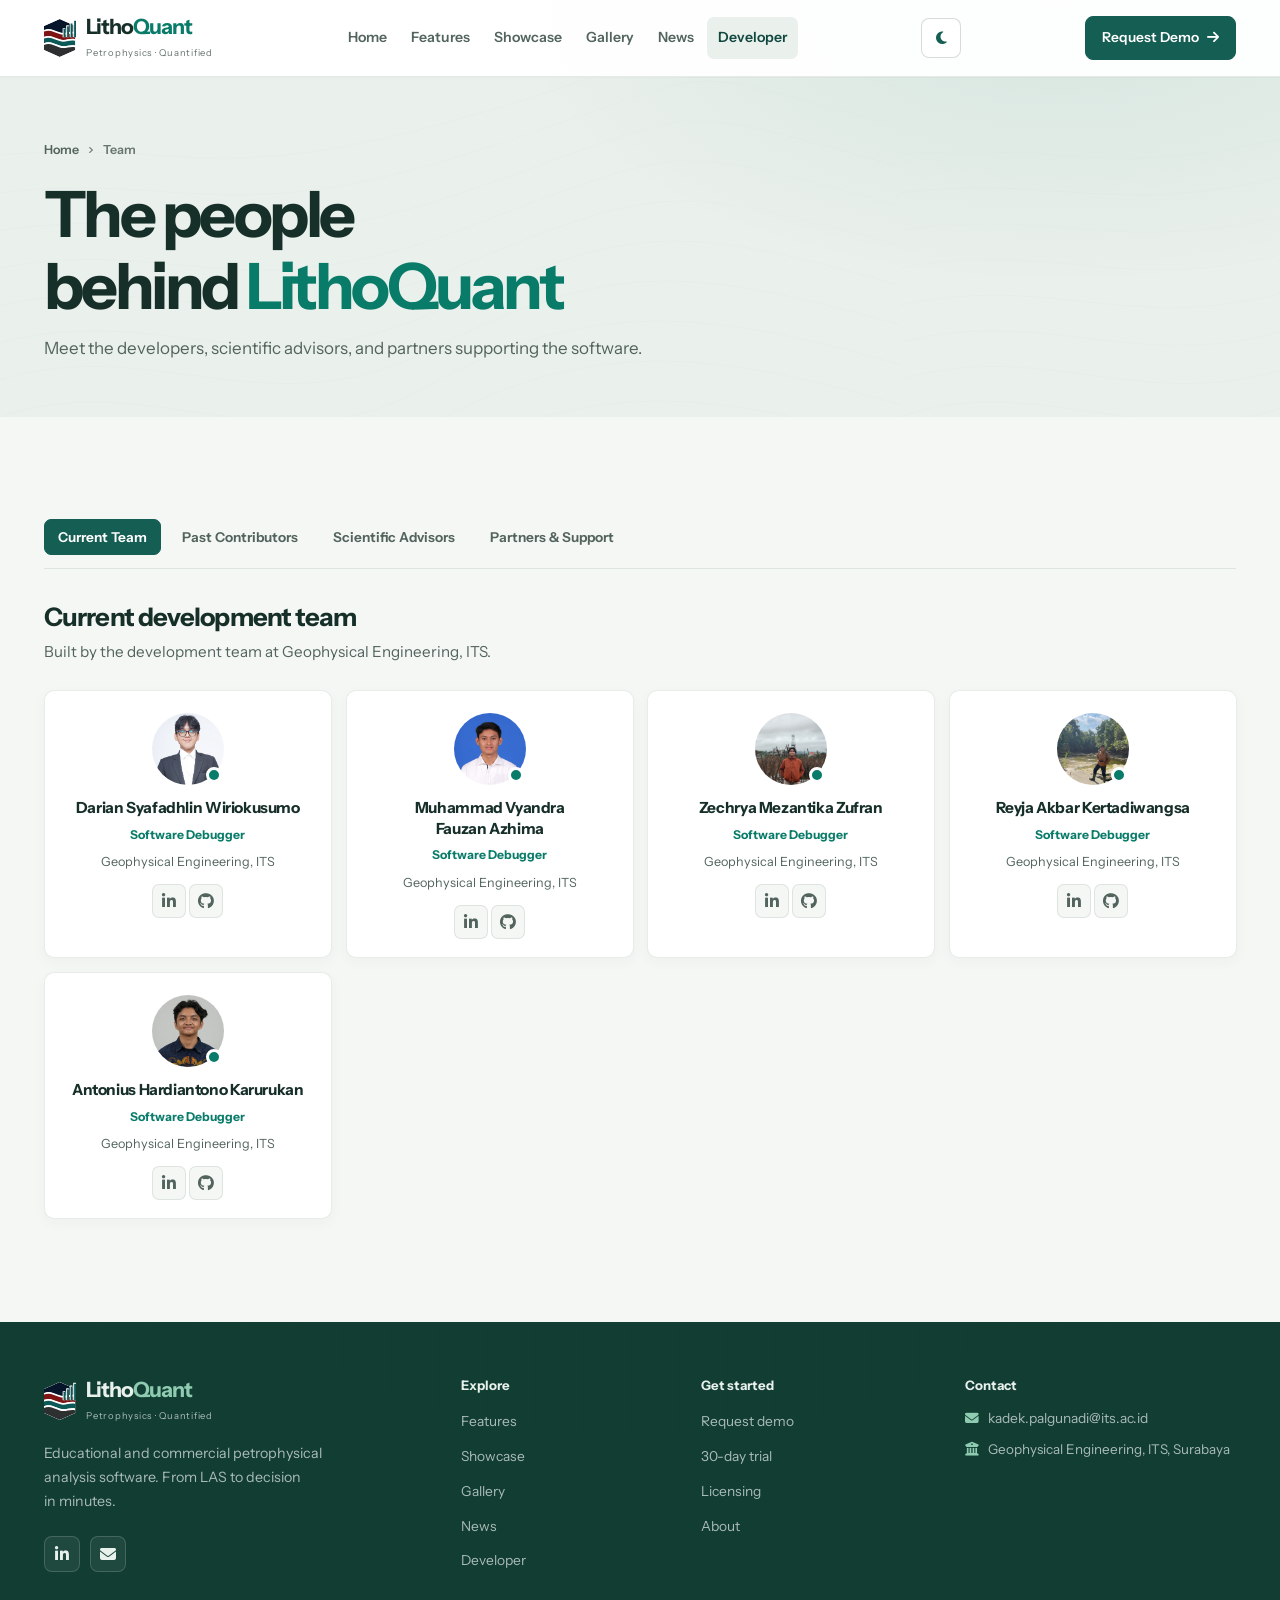
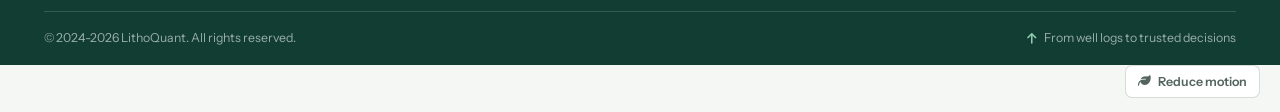
==== commit ccfac5dc: "fix: UI, gallery, and News" ====
--- a/developer.html
+++ b/developer.html
@@ -4,20 +4,20 @@
     <meta charset="UTF-8" />
     <meta name="viewport" content="width=device-width, initial-scale=1.0" />
     <meta name="description" content="The people behind LithoQuant - current team, past contributors, scientific advisors, and partners." />
-    <meta name="theme-color" content="#050c17" />
+    <meta name="theme-color" content="#f5f7f4" />
     <title>Developer - LithoQuant</title>
     <link rel="icon" type="image/svg+xml" href="assets/images/branding/icons.svg" />
     <link rel="preconnect" href="https://fonts.googleapis.com" />
     <link rel="preconnect" href="https://fonts.gstatic.com" crossorigin />
     <link
       rel="stylesheet"
-      href="https://fonts.googleapis.com/css2?family=Bricolage+Grotesque:opsz,wght@12..96,400..800&family=Instrument+Sans:wght@400;500;600;700&family=JetBrains+Mono:wght@400;500;700&display=swap"
+      href="https://fonts.googleapis.com/css2?family=Instrument+Sans:wght@400;500;600;700;800&family=JetBrains+Mono:wght@400;500;700&display=swap"
     />
     <link
       rel="stylesheet"
       href="https://cdnjs.cloudflare.com/ajax/libs/font-awesome/6.4.0/css/all.min.css"
     />
-    <link rel="stylesheet" href="assets/css/style.css?v=20260826b" />
+    <link rel="stylesheet" href="assets/css/style.css?v=20261027-ui2" />
   </head>
   <body>
     <a class="skip-link" href="#main">Skip to content</a>
@@ -40,8 +40,8 @@
             <li><a href="news.html" class="nav-link">News</a></li>
             <li><a href="developer.html" class="nav-link active">Developer</a></li>
           </ul>
-          <button type="button" class="theme-toggle-btn" aria-label="Toggle Theme">
-            <span class="toggle-icon">⚡</span> <span class="toggle-text">Brutalism</span>
+          <button type="button" class="theme-toggle-btn" aria-label="Switch to dark theme" aria-pressed="false">
+            <i class="toggle-icon fas fa-moon" aria-hidden="true"></i> <span class="toggle-text">Dark</span>
           </button>
           <a href="index.html#download" class="navbar-cta">Request Demo <i class="fas fa-arrow-right"></i></a>
           <button class="hamburger" id="hamburger" aria-label="Toggle menu" aria-expanded="false" aria-controls="nav-menu">
@@ -56,12 +56,12 @@
         <div class="bg-contours" aria-hidden="true"></div>
         <div class="container">
           <span class="page-crumb">
-            <a href="index.html">Surface</a>
-            <i class="fas fa-caret-down"></i>
-            <span>13,500 ft</span>
+            <a href="index.html">Home</a>
+            <i class="fas fa-angle-right"></i>
+            <span>Team</span>
           </span>
-          <h1>The <span style="color: var(--teal-bright)">descent crew</span></h1>
-          <p>Developers, advisors, and partners - the people who dig LithoQuant.</p>
+          <h1>The people behind <span style="color: var(--teal-bright)">LithoQuant</span></h1>
+          <p>Meet the developers, scientific advisors, and partners supporting the software.</p>
         </div>
       </section>
 
@@ -77,7 +77,7 @@
           <!-- Current team -->
           <div class="tab-pane active" id="current">
             <h2 class="pane-title">Current development team</h2>
-            <p class="tab-intro">Eight software debuggers, one instrument - built at Geophysical Engineering, ITS.</p>
+            <p class="tab-intro">Built by the development team at Geophysical Engineering, ITS.</p>
             <div class="team-grid">
               <article class="member-card reveal">
                 <div class="member-avatar">
@@ -169,60 +169,7 @@
                 </div>
               </article>
 
-              <article class="member-card reveal" style="--d: 0.40s">
-                <div class="member-avatar">
-                  <img class="avatar" src="assets/images/team/Ardian.jpeg" alt="Ardian Muhammad Andi Ghifary" loading="lazy" />
-                  <span class="member-status" title="Active"></span>
-                </div>
-                <h3>Ardian Muhammad Andi Ghifary</h3>
-                <p class="member-role">Software Debugger</p>
-                <p class="member-affiliation">Geophysical Engineering, ITS</p>
-                <div class="member-contact">
-                  <a href="https://www.linkedin.com/in/ardian-maghiff/" target="_blank" rel="noopener" aria-label="LinkedIn - Ardian Muhammad Andi Ghifary">
-                    <i class="fab fa-linkedin-in"></i>
-                  </a>
-                  <a href="https://github.com/ardianmaa" target="_blank" rel="noopener" aria-label="GitHub - Ardian Muhammad Andi Ghifary">
-                    <i class="fab fa-github"></i>
-                  </a>
-                </div>
-              </article>
-
-              <article class="member-card reveal" style="--d: 0.48s">
-                <div class="member-avatar">
-                  <img class="avatar" src="assets/images/team/Alya.jpg" alt="Alya Amanda Hasnah" loading="lazy" />
-                  <span class="member-status" title="Active"></span>
-                </div>
-                <h3>Alya Amanda Hasnah</h3>
-                <p class="member-role">Software Debugger</p>
-                <p class="member-affiliation">Geophysical Engineering, ITS</p>
-                <div class="member-contact">
-                  <a href="https://www.linkedin.com/in/alyaamandah/" target="_blank" rel="noopener" aria-label="LinkedIn - Alya Amanda Hasnah">
-                    <i class="fab fa-linkedin-in"></i>
-                  </a>
-                  <a href="https://github.com/cappav" target="_blank" rel="noopener" aria-label="GitHub - Alya Amanda Hasnah">
-                    <i class="fab fa-github"></i>
-                  </a>
-                </div>
-              </article>
-
-              <article class="member-card reveal" style="--d: 0.56s">
-                <div class="member-avatar">
-                  <img class="avatar" src="assets/images/team/Aziz.jpeg" alt="Abdul Azziz" loading="lazy" />
-                  <span class="member-status" title="Active"></span>
-                </div>
-                <h3>Abdul Azziz</h3>
-                <p class="member-role">Software Debugger</p>
-                <p class="member-affiliation">Geophysical Engineering, ITS</p>
-                <div class="member-contact">
-                  <a href="https://www.linkedin.com/in/abdul-azziz-0a05742b5/" target="_blank" rel="noopener" aria-label="LinkedIn - Abdul Azziz">
-                    <i class="fab fa-linkedin-in"></i>
-                  </a>
-                  <a href="https://github.com/Abdul55555" target="_blank" rel="noopener" aria-label="GitHub - Abdul Azziz">
-                    <i class="fab fa-github"></i>
-                  </a>
-                </div>
-              </article>
-            </div>
+              </div>
           </div>
 
           <!-- Past contributors -->
@@ -322,7 +269,7 @@
             <div class="team-grid">
               <article class="member-card">
                 <div class="member-avatar">
-                  <span class="avatar av-2">KP</span>
+                  <img class="avatar" src="assets/images/team/Kadek.jpeg" alt="Kadek Hendrawan Palgunadi" loading="lazy" />
                   <span class="member-status advisor" title="Advisor"></span>
                 </div>
                 <h3>Kadek Hendrawan Palgunadi, S.T., M.Sc., Ph.D.</h3>
@@ -338,7 +285,7 @@
 
               <article class="member-card">
                 <div class="member-avatar">
-                  <span class="avatar av-1">EK</span>
+                  <img class="avatar" src="assets/images/team/Eki-Komara.jpg" alt="Eki Komara" loading="lazy" />
                   <span class="member-status advisor" title="Advisor"></span>
                 </div>
                 <h3>Ir. Eki Komara, S.T., M.T.</h3>
@@ -349,7 +296,7 @@
 
               <article class="member-card">
                 <div class="member-avatar">
-                  <span class="avatar av-3">WU</span>
+                  <img class="avatar" src="assets/images/team/Widya-Utama.png" alt="Widya Utama" loading="lazy" />
                   <span class="member-status advisor" title="Advisor"></span>
                 </div>
                 <h3>Dr. Ir. Widya Utama, DEA., IPU., ASEAN Eng.</h3>
@@ -443,18 +390,18 @@
         </div>
         <div class="footer-bottom">
           <p>&copy; 2024-2026 LithoQuant. All rights reserved.</p>
-          <span class="fb-depth"><i class="fas fa-caret-down"></i> Total depth 15,000 ft</span>
+          <span class="fb-tagline"><i class="fas fa-arrow-up"></i> From well logs to trusted decisions</span>
         </div>
       </div>
     </footer>
 
     <button id="back-to-top" class="back-to-top" aria-label="Back to top"><i class="fas fa-arrow-up"></i></button>
     <div class="comfort-bar">
-      <button id="comfort-toggle" class="comfort-btn" aria-pressed="false" title="Reduce motion">
-        <i class="fas fa-leaf"></i> <span>Calm</span>
+      <button id="comfort-toggle" class="comfort-btn" aria-pressed="false" aria-label="Reduce motion" title="Reduce motion">
+        <i class="fas fa-leaf" aria-hidden="true"></i> <span>Reduce motion</span>
       </button>
     </div>
 
-    <script src="assets/js/script.js?v=20260826b"></script>
+    <script src="assets/js/script.js?v=20261027-ui2"></script>
   </body>
 </html>
--- a/assets/css/style.css
+++ b/assets/css/style.css
@@ -1,8 +1,6 @@
 /* ============================================================
    LithoQuant - Main Stylesheet
-   Theme: "The Descent" - scrolling the page is descending a
-   wellbore. Stratigraphic dividers, depth rail, log-grid
-   ambience. Palette from the brand mark.
+   Theme: Professional light with an optional dark presentation.
    Edit modules instead of this file.
    ============================================================ */
 
@@ -13,4 +11,5 @@
 @import url("layout/hero.css");
 @import url("layout/sections.css");
 @import url("pages/pages.css");
-@import url("themes/brutalism.css");
+@import url("themes/modern.css");
+@import url("themes/dark.css");
